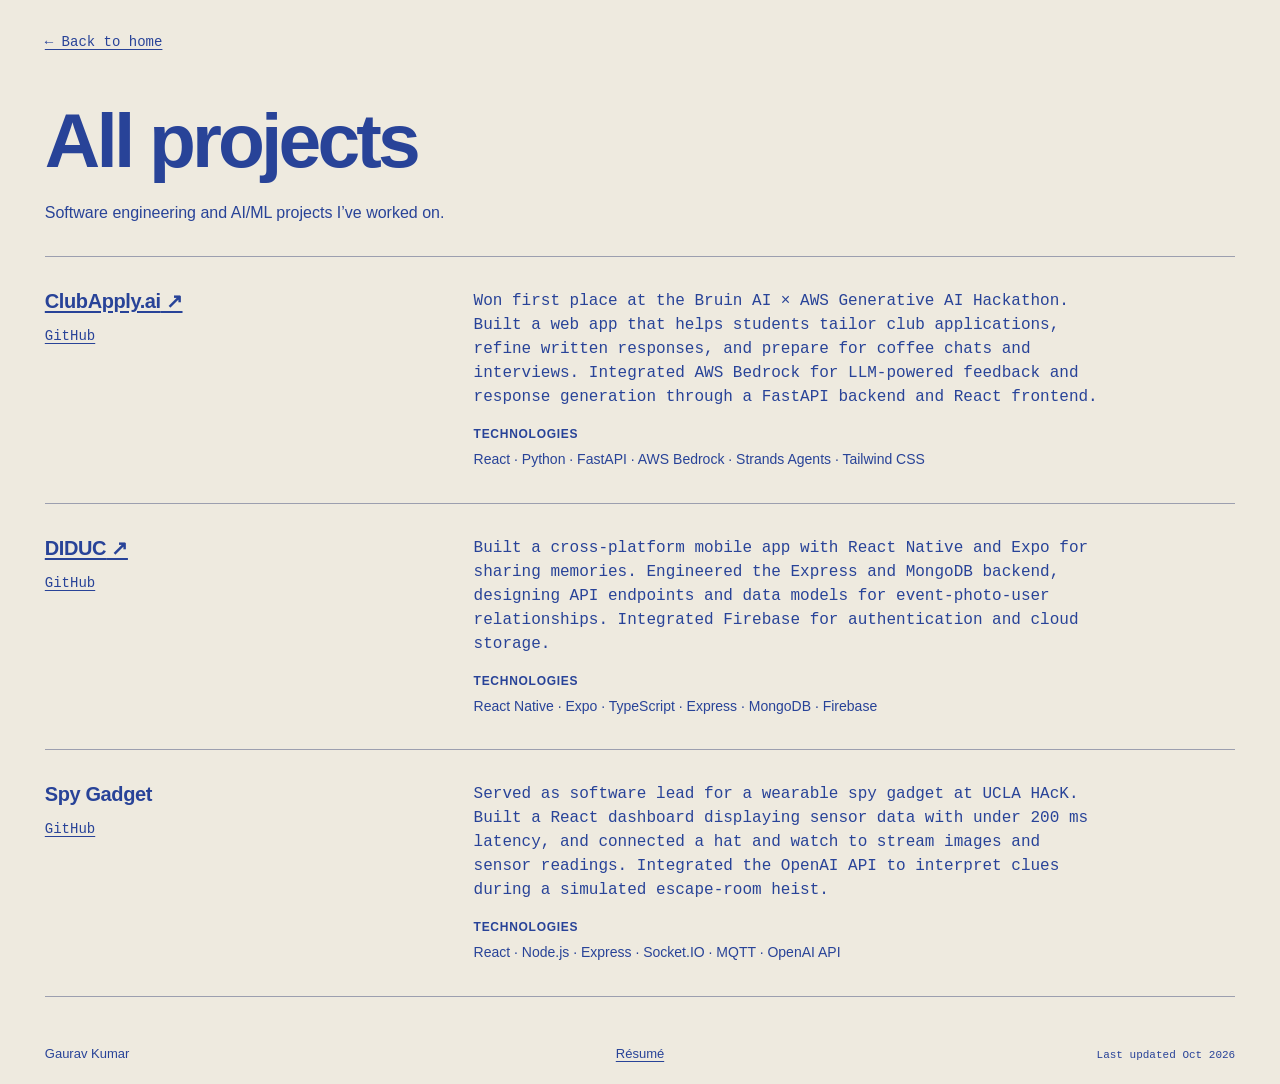
==== projects.html @ fff74dd2 "Publish personal portfolio with responsive layout and SEO" ====
<!doctype html>
<html lang="en">
  <head>
    <meta charset="utf-8">
    <meta name="viewport" content="width=device-width, initial-scale=1">
    <meta name="color-scheme" content="light">
    <title>All Projects — Gaurav Kumar</title>
    <meta name="description" content="Explore Gaurav Kumar’s software engineering and AI/ML projects, including ClubApply.ai, DIDUC, and Spy Gadget.">
    <meta name="author" content="Gaurav Kumar">
    <meta name="theme-color" content="#eeeadf">
    <meta property="og:site_name" content="Gaurav Kumar">
    <meta property="og:locale" content="en_US">
    <meta name="twitter:card" content="summary">
    <link rel="canonical" href="https://gaurav12058.github.io/projects.html">
    <meta property="og:url" content="https://gaurav12058.github.io/projects.html">
    <meta property="og:image" content="https://gaurav12058.github.io/assets/images/gaurav-kumar.jpeg">
    <meta property="og:image:width" content="179">
    <meta property="og:image:height" content="215">
    <meta property="og:image:alt" content="Gaurav Kumar">
    <meta name="twitter:image" content="https://gaurav12058.github.io/assets/images/gaurav-kumar.jpeg">
    <meta name="twitter:image:alt" content="Gaurav Kumar">
    <meta property="og:type" content="website">
    <meta property="og:title" content="All Projects — Gaurav Kumar">
    <meta property="og:description" content="Software engineering and AI/ML projects by Gaurav Kumar.">
    <link rel="stylesheet" href="./css/styles.css?v=20261025-centered-resume">
    <script src="./js/main.js?v=20261025-updated" defer></script>
  </head>
  <body class="projects-page">
    <a class="skip-link" href="#main">Skip to content</a>
    <div class="page">
      <nav class="project-navigation" aria-label="Main navigation">
        <a href="./">← Back to home</a>
      </nav>
      <main id="main" tabindex="-1">
        <header class="project-page-heading">
          <h1>All projects</h1>
          <p>Software engineering and AI/ML projects I’ve worked on.</p>
        </header>
        <!-- ALL PROJECTS: Add future projects here by duplicating one <li>.
             Link the title to a demo when available; always include a separate
             GitHub link and update the technologies list. The homepage keeps
             a separate, short featured selection. -->
        <ul class="project-catalog" aria-label="All projects">
          <li class="catalog-entry">
            <div class="catalog-identity">
              <h2><a href="https://clubapply.vercel.app/">ClubApply.ai<span aria-hidden="true"> ↗</span><span class="sr-only"> — live demo</span></a></h2>
              <a class="project-source" href="https://github.com/aarnav-11/AWS-x-Bruin-AI">GitHub<span class="sr-only"> — ClubApply.ai source code</span></a>
            </div>
            <div>
              <p>Won first place at the Bruin AI × AWS Generative AI Hackathon. Built a web app that helps students tailor club applications, refine written responses, and prepare for coffee chats and interviews. Integrated AWS Bedrock for LLM-powered feedback and response generation through a FastAPI backend and React frontend.</p>
              <p class="project-technologies"><span class="technology-label">Technologies</span> React · Python · FastAPI · AWS Bedrock · Strands Agents · Tailwind CSS</p>
            </div>
          </li>
          <li class="catalog-entry">
            <div class="catalog-identity">
              <h2><a href="https://drive.google.com/file/d/15IhLEBYs7qYQHo11dUej7_eyMwqHtcB0/view?usp=sharing">DIDUC<span aria-hidden="true"> ↗</span><span class="sr-only"> — demo</span></a></h2>
              <a class="project-source" href="https://github.com/harrymyers/DIDUC">GitHub<span class="sr-only"> — DIDUC source code</span></a>
            </div>
            <div>
              <p>Built a cross-platform mobile app with React Native and Expo for sharing memories. Engineered the Express and MongoDB backend, designing API endpoints and data models for event-photo-user relationships. Integrated Firebase for authentication and cloud storage.</p>
              <p class="project-technologies"><span class="technology-label">Technologies</span> React Native · Expo · TypeScript · Express · MongoDB · Firebase</p>
            </div>
          </li>
          <li class="catalog-entry">
            <div class="catalog-identity">
              <h2>Spy Gadget</h2>
              <a class="project-source" href="https://github.com/Gaurav12058/UCLA_HAcK_2025">GitHub<span class="sr-only"> — Spy Gadget source code</span></a>
            </div>
            <div>
              <p>Served as software lead for a wearable spy gadget at UCLA HAcK. Built a React dashboard displaying sensor data with under 200 ms latency, and connected a hat and watch to stream images and sensor readings. Integrated the OpenAI API to interpret clues during a simulated escape-room heist.</p>
              <p class="project-technologies"><span class="technology-label">Technologies</span> React · Node.js · Express · Socket.IO · MQTT · OpenAI API</p>
            </div>
          </li>
        </ul>
      </main>
      <footer class="site-footer">
        <p>Gaurav Kumar</p>
        <a class="resume-button" href="./assets/resume/resume.pdf" download="Gaurav_Kumar_Resume.pdf">Résumé<span class="sr-only"> (PDF; downloads and also opens in a new tab)</span></a>
        <p class="last-updated"><span class="updated-label">Last updated </span><time datetime="2026-10">Oct 2026</time></p>
      </footer>
    </div>
  </body>
</html>
---- css/styles.css ----
:root {
  color-scheme: light;
  --background: #eeeadf;
  --text: #284398;
  --accent: #284398;
  --contact: #bd3935;
  --divider: #9c9faf;
  --mono: "SFMono-Regular", Consolas, "Liberation Mono", monospace;
  font-family: Arial, Helvetica, sans-serif;
  font-size: 16px;
  line-height: 1.45;
  color: var(--text);
  background: var(--background);
}
* { box-sizing: border-box; }
body { margin: 0; }
[hidden] { display: none !important; }
h1, h2, h3, p { margin: 0; }
a { color: inherit; text-underline-offset: 3px; }
a:hover { text-decoration-thickness: 2px; }
:focus-visible { outline: 2px solid currentColor; outline-offset: 5px; }
::selection { background: var(--text); color: var(--background); }
.page { width: 100%; min-height: 100svh; margin-inline: auto; padding: 32px 3.5vw 20px; display: flex; flex-direction: column; }
#main { min-width: 0; }
h1 { font-size: clamp(40px, 5vw, 56px); line-height: 1.05; letter-spacing: -.05em; font-weight: 750; }
h2 { font-size: 1.125rem; line-height: 1.25; letter-spacing: -.02em; }
h3 { font-size: 1rem; line-height: 1.3; }
.experience-list, .project-list, .contact-links { list-style: none; padding: 0; margin: 0; }
.home-page .page { max-width: none; padding: 24px clamp(24px, 4vw, 80px) 20px; }
.intro { display: grid; grid-template-columns: minmax(0, 1fr) clamp(128px, 11vw, 160px); align-items: center; gap: 32px; padding-bottom: 18px; }
.portrait { display: block; width: 100%; height: auto; border-radius: 6px; }
.headline { margin-top: 8px; font-size: 1.0625rem; font-weight: 600; }
.bio { max-width: 80ch; margin-top: 8px; font-size: .875rem; }
.content-section { padding-block: 18px; border-top: 1px solid var(--divider); }
.section-heading { margin-bottom: 14px; }
.experience-list { display: grid; gap: 14px; }
.experience-entry { display: grid; grid-template-columns: minmax(0, 1fr) auto; column-gap: 24px; row-gap: 6px; }
.entry-date { font-family: var(--mono); font-size: .6875rem; padding-top: 3px; }
.entry-date time { white-space: nowrap; }
.entry-role { font-size: .75rem; margin-top: 3px; }
.entry-description { font-size: .875rem; line-height: 1.45; }
.experience-entry > .entry-description { grid-column: 1 / -1; }
.project-list { display: grid; gap: 12px; }
.project-entry { display: grid; grid-template-columns: clamp(160px, 22vw, 300px) minmax(0, 1fr); gap: 24px; }
.project-entry + .project-entry { border-top: 1px solid color-mix(in srgb, var(--divider) 50%, transparent); padding-top: 12px; }
.project-stack { font-family: var(--mono); font-size: .6875rem; line-height: 1.5; margin-top: 5px; }
.all-projects { display: inline-block; margin-top: 14px; font-size: .8125rem; }
.site-footer { display: grid; grid-template-columns: 1fr auto 1fr; align-items: end; gap: 24px; border-top: 1px solid var(--divider); margin-top: 32px; padding-top: 48px; font-size: .8125rem; flex: 1; }
.home-page .site-footer { margin-top: 20px; padding-top: 18px; align-items: center; flex: 0; }
.home-page .site-footer .resume-button { grid-column: 2; }
.contact-links { display: flex; flex-wrap: wrap; gap: 16px; color: var(--contact); }
.contact-links a { display: inline-flex; align-items: center; gap: 6px; text-decoration: none; min-height: 24px; }
.contact-links a:hover { text-decoration: underline; }
.contact-links svg { width: 14px; height: 14px; flex-shrink: 0; }
.last-updated { font-family: var(--mono); font-size: .6875rem; justify-self: end; text-align: right; }
.projects-page .page { max-width: 1440px; }
.project-navigation { margin-bottom: 48px; font-family: var(--mono); font-size: .875rem; }
.project-page-heading { padding-bottom: 32px; }
.project-page-heading h1 { font-size: clamp(48px, 6vw, 88px); line-height: 1.05; }
.project-page-heading p { margin-top: 20px; max-width: 60ch; }
.project-catalog { list-style: none; padding: 0; margin: 0; }
.catalog-entry { display: grid; grid-template-columns: minmax(0, 1fr) minmax(0, 2fr); gap: 48px; padding-block: 32px; border-top: 1px solid var(--divider); }
.catalog-entry h2 { font-size: 1.25rem; }
.catalog-entry p { max-width: 65ch; font-family: var(--mono); line-height: 1.5; }
.project-source { display: inline-block; margin-top: 12px; font-family: var(--mono); font-size: .875rem; }
.catalog-entry .project-technologies { margin-top: 16px; font-family: Arial, Helvetica, sans-serif; font-size: .875rem; line-height: 1.6; }
.technology-label { display: block; margin-bottom: 4px; font-size: .75rem; font-weight: 700; letter-spacing: .06em; text-transform: uppercase; }
.projects-page .site-footer { margin-top: 0; }
.skip-link { position: fixed; z-index: 10; top: 12px; left: 12px; padding: 12px 16px; background: var(--background); border: 1px solid; transform: translateY(-200%); }
.skip-link:focus { transform: translateY(0); }
.sr-only { position: absolute; width: 1px; height: 1px; padding: 0; margin: -1px; overflow: hidden; clip-path: inset(50%); white-space: nowrap; border: 0; }
@media (prefers-reduced-motion: no-preference) {
  .reveal-ready { transition: opacity 250ms ease-out, transform 250ms ease-out; }
  .reveal-pending { opacity: 0; transform: translateY(6px); }
}
@media (prefers-reduced-motion: reduce) {
  .reveal-ready { transition: none; }
  .reveal-pending { opacity: 1; transform: none; }
}
/* Short laptop windows use tighter spacing, without scaling or clipping text. */
@media (min-width: 1024px) and (max-height: 850px) {
  .home-page .page { padding-block: 16px; }
  .home-page h1 { font-size: 48px; }
  .intro { grid-template-columns: minmax(0, 1fr) 136px; padding-bottom: 12px; }
  .content-section { padding-block: 12px; }
  .section-heading { margin-bottom: 10px; }
  .experience-list { gap: 10px; }
  .experience-entry { row-gap: 4px; }
  .project-list { gap: 8px; }
  .project-entry + .project-entry { padding-top: 8px; }
  .project-stack { margin-top: 4px; }
  .all-projects { margin-top: 10px; }
  .home-page .site-footer { padding-top: 12px; }
}
@media (max-width: 700px) {
  .home-page .page { padding: 28px 24px 24px; }
  .intro { grid-template-columns: minmax(0, 1fr) 100px; align-items: start; gap: 20px; padding-bottom: 24px; }
  .intro-copy { min-width: 0; }
  .bio { font-size: 1rem; }
  .entry-description { font-size: 1rem; }
  .content-section { padding-block: 24px; }
  .experience-list { gap: 24px; }
  .experience-entry { grid-template-columns: 1fr; gap: 6px; }
  .entry-date { padding-top: 0; font-size: .75rem; }
  .entry-role { font-size: .875rem; }
  .project-entry { grid-template-columns: 1fr; gap: 8px; }
  .project-list { gap: 18px; }
  .project-entry + .project-entry { padding-top: 18px; }
  .project-stack { font-size: .75rem; }
  .site-footer { grid-template-columns: minmax(0, 1fr) auto minmax(0, 1fr); gap: 8px; padding-top: 28px; align-items: center; font-size: .75rem; }
  .site-footer > p, .site-footer > a { white-space: nowrap; }
  .last-updated { justify-self: end; text-align: right; }
  .contact-links { flex-wrap: nowrap; gap: 8px; }
  .contact-links a { min-height: 36px; }
}
@media (max-width: 600px) {
  .project-navigation { margin-bottom: 32px; }
  .catalog-entry { grid-template-columns: 1fr; gap: 12px; padding-block: 24px; }
  .page { padding: 24px 20px 20px; }
  .contact-links { gap: 2px; }
  .contact-links a { width: 32px; min-height: 44px; justify-content: center; }
  .contact-links svg { width: 18px; height: 18px; }
  .contact-label, .updated-label { position: absolute; width: 1px; height: 1px; padding: 0; margin: -1px; overflow: hidden; clip-path: inset(50%); white-space: nowrap; border: 0; }
  .site-footer .resume-button { display: inline-flex; align-items: center; min-height: 44px; }
}
@media (max-width: 380px) {
  .home-page .page { padding-inline: 20px; }
  .intro { grid-template-columns: minmax(0, 1fr) 88px; gap: 16px; }
}

@media (min-width: 1024px) {
  .home-page #main { display: grid; grid-template-columns: repeat(2, minmax(0, 1fr)); column-gap: clamp(40px, 5vw, 80px); }
  .home-page #main > section { min-width: 0; }
  .intro { grid-column: 1 / -1; border-bottom: 1px solid var(--divider); }
  .home-page .content-section { border-top: 0; }
  .section-heading { margin-bottom: 24px; }
  .experience-list { gap: 24px; }
  .experience-entry { row-gap: 10px; }
  .project-list { gap: 20px; }
  .project-entry { grid-template-columns: 1fr; gap: 10px; }
  .project-entry + .project-entry { padding-top: 20px; }
  .project-stack { margin-top: 8px; }
  .all-projects { margin-top: 20px; }
}
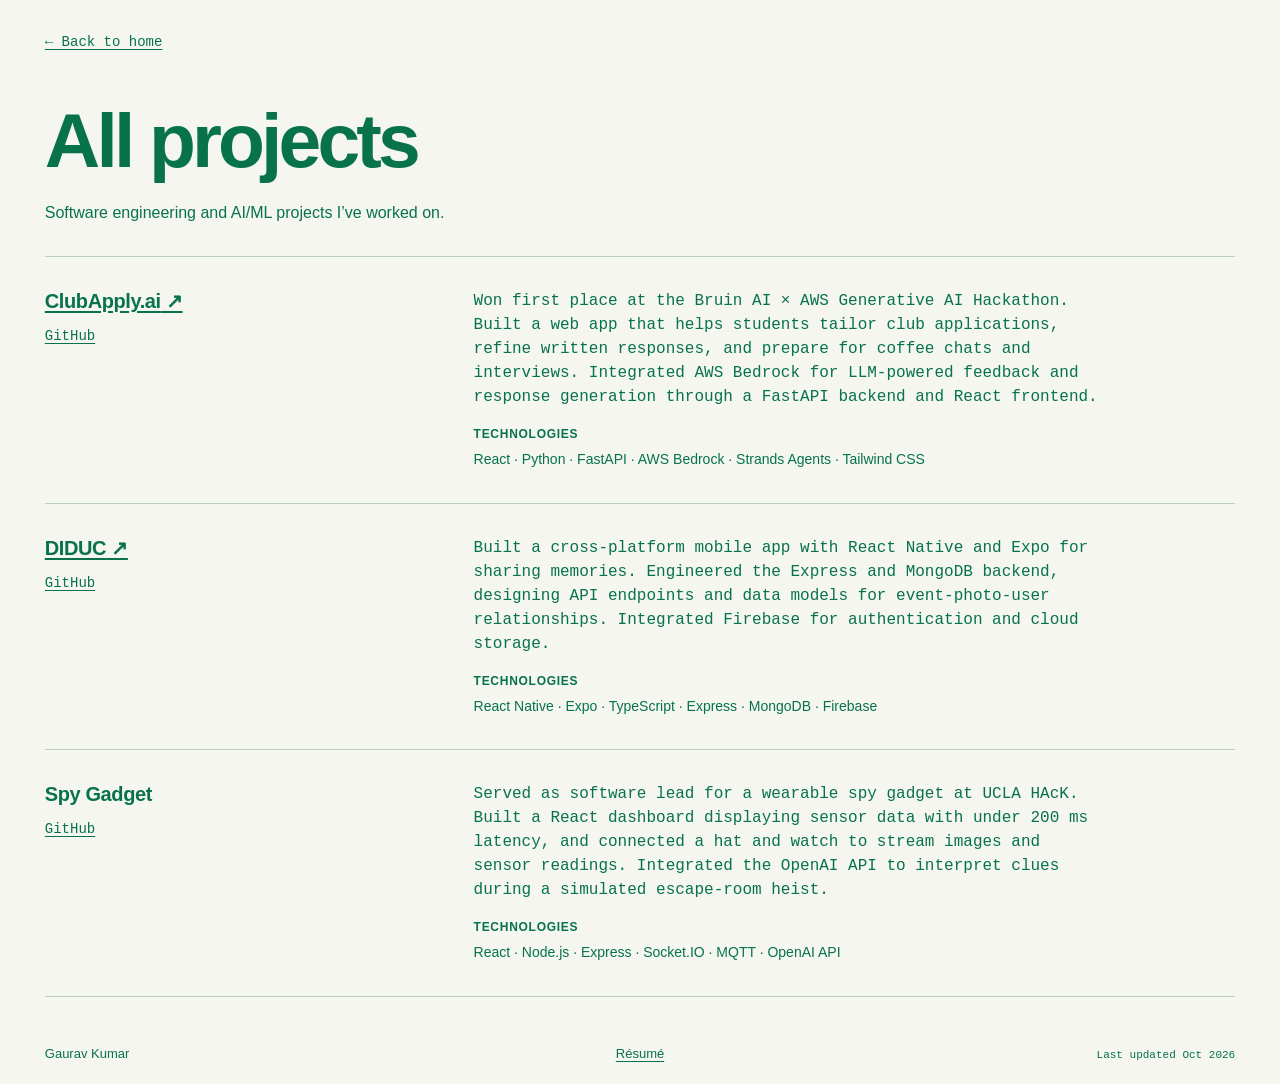
==== commit d5a0eddf: "Apply emerald and ivory palette" ====
--- a/projects.html
+++ b/projects.html
@@ -7,22 +7,22 @@
     <title>All Projects — Gaurav Kumar</title>
     <meta name="description" content="Explore Gaurav Kumar’s software engineering and AI/ML projects, including ClubApply.ai, DIDUC, and Spy Gadget.">
     <meta name="author" content="Gaurav Kumar">
-    <meta name="theme-color" content="#eeeadf">
+    <meta name="theme-color" content="#F4F6EF">
     <meta property="og:site_name" content="Gaurav Kumar">
     <meta property="og:locale" content="en_US">
-    <meta name="twitter:card" content="summary">
-    <link rel="canonical" href="https://gaurav12058.github.io/projects.html">
-    <meta property="og:url" content="https://gaurav12058.github.io/projects.html">
-    <meta property="og:image" content="https://gaurav12058.github.io/assets/images/gaurav-kumar.jpeg">
-    <meta property="og:image:width" content="179">
-    <meta property="og:image:height" content="215">
+    <meta name="twitter:card" content="summary_large_image">
+    <link rel="canonical" href="https://gauravkumar.live/projects.html">
+    <meta property="og:url" content="https://gauravkumar.live/projects.html">
+    <meta property="og:image" content="https://gauravkumar.live/assets/images/gaurav-kumar-preview.jpg">
+    <meta property="og:image:width" content="1200">
+    <meta property="og:image:height" content="630">
     <meta property="og:image:alt" content="Gaurav Kumar">
-    <meta name="twitter:image" content="https://gaurav12058.github.io/assets/images/gaurav-kumar.jpeg">
+    <meta name="twitter:image" content="https://gauravkumar.live/assets/images/gaurav-kumar-preview.jpg">
     <meta name="twitter:image:alt" content="Gaurav Kumar">
     <meta property="og:type" content="website">
     <meta property="og:title" content="All Projects — Gaurav Kumar">
     <meta property="og:description" content="Software engineering and AI/ML projects by Gaurav Kumar.">
-    <link rel="stylesheet" href="./css/styles.css?v=20261025-centered-resume">
+    <link rel="stylesheet" href="./css/styles.css?v=20261025-emerald">
     <script src="./js/main.js?v=20261025-updated" defer></script>
   </head>
   <body class="projects-page">
--- a/css/styles.css
+++ b/css/styles.css
@@ -1,10 +1,10 @@
 :root {
   color-scheme: light;
-  --background: #eeeadf;
-  --text: #284398;
-  --accent: #284398;
-  --contact: #bd3935;
-  --divider: #9c9faf;
+  --background: #F4F6EF;
+  --text: #08724D;
+  --accent: #08724D;
+  --contact: #79502C;
+  --divider: #BDCFC1;
   --mono: "SFMono-Regular", Consolas, "Liberation Mono", monospace;
   font-family: Arial, Helvetica, sans-serif;
   font-size: 16px;
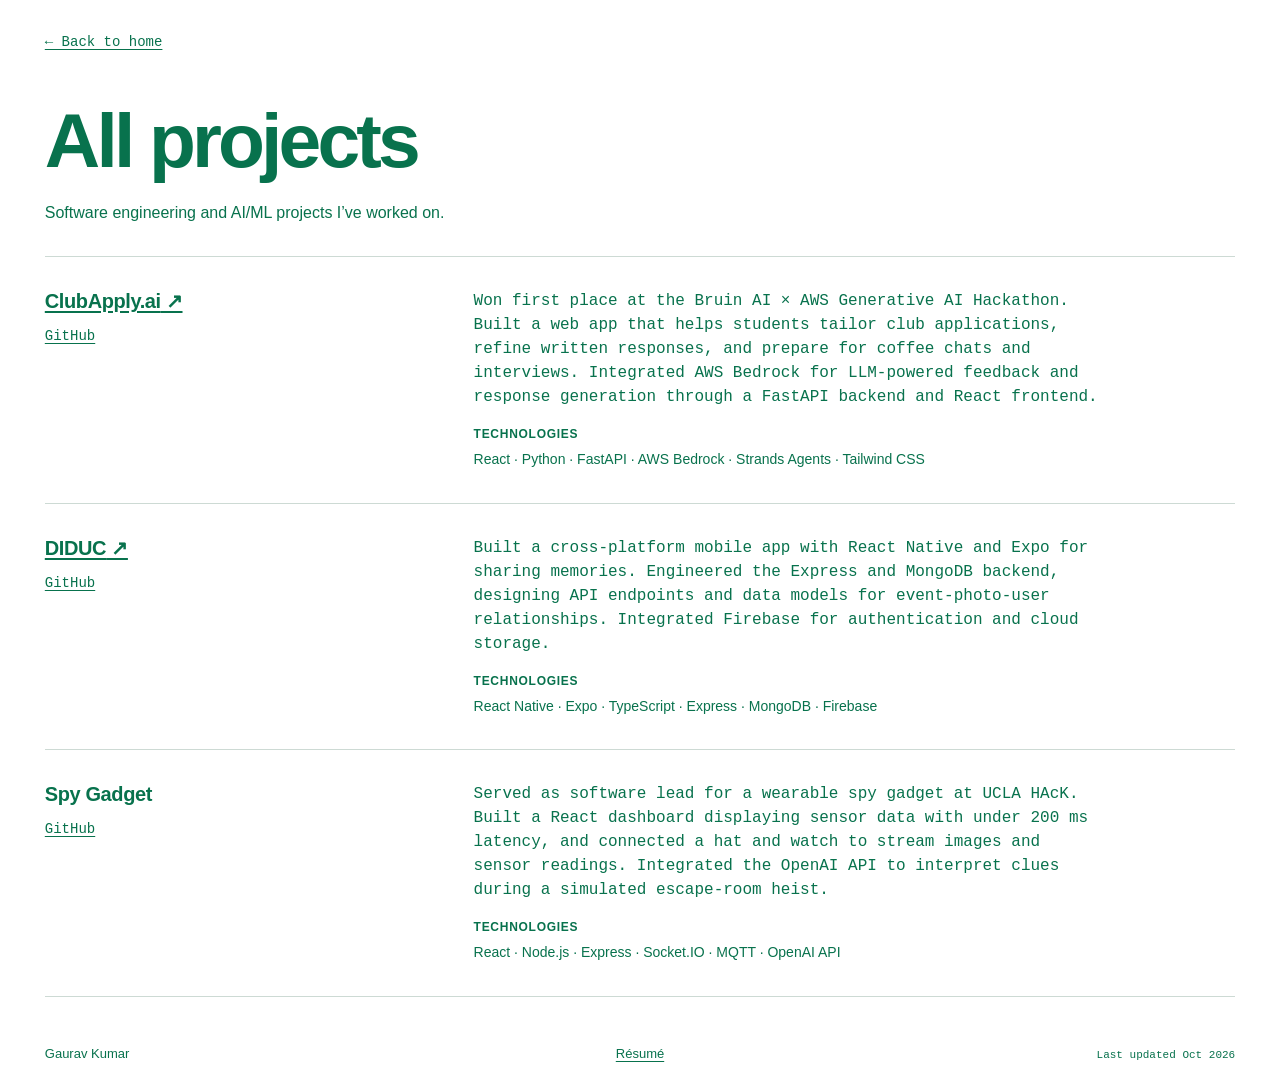
==== commit 74d04ffa: "Use pure white background and refresh portrait and social preview" ====
--- a/projects.html
+++ b/projects.html
@@ -7,22 +7,22 @@
     <title>All Projects — Gaurav Kumar</title>
     <meta name="description" content="Explore Gaurav Kumar’s software engineering and AI/ML projects, including ClubApply.ai, DIDUC, and Spy Gadget.">
     <meta name="author" content="Gaurav Kumar">
-    <meta name="theme-color" content="#F4F6EF">
+    <meta name="theme-color" content="#FFFFFF">
     <meta property="og:site_name" content="Gaurav Kumar">
     <meta property="og:locale" content="en_US">
     <meta name="twitter:card" content="summary_large_image">
     <link rel="canonical" href="https://gauravkumar.live/projects.html">
     <meta property="og:url" content="https://gauravkumar.live/projects.html">
-    <meta property="og:image" content="https://gauravkumar.live/assets/images/gaurav-kumar-preview.jpg">
+    <meta property="og:image" content="https://gauravkumar.live/assets/images/gaurav-kumar-preview-white.jpg">
     <meta property="og:image:width" content="1200">
     <meta property="og:image:height" content="630">
     <meta property="og:image:alt" content="Gaurav Kumar">
-    <meta name="twitter:image" content="https://gauravkumar.live/assets/images/gaurav-kumar-preview.jpg">
+    <meta name="twitter:image" content="https://gauravkumar.live/assets/images/gaurav-kumar-preview-white.jpg">
     <meta name="twitter:image:alt" content="Gaurav Kumar">
     <meta property="og:type" content="website">
     <meta property="og:title" content="All Projects — Gaurav Kumar">
     <meta property="og:description" content="Software engineering and AI/ML projects by Gaurav Kumar.">
-    <link rel="stylesheet" href="./css/styles.css?v=20261025-emerald">
+    <link rel="stylesheet" href="./css/styles.css?v=20261025-white">
     <script src="./js/main.js?v=20261025-updated" defer></script>
   </head>
   <body class="projects-page">
--- a/css/styles.css
+++ b/css/styles.css
@@ -1,10 +1,10 @@
 :root {
   color-scheme: light;
-  --background: #F4F6EF;
+  --background: #FFFFFF;
   --text: #08724D;
   --accent: #08724D;
   --contact: #79502C;
-  --divider: #BDCFC1;
+  --divider: #CDDAD4;
   --mono: "SFMono-Regular", Consolas, "Liberation Mono", monospace;
   font-family: Arial, Helvetica, sans-serif;
   font-size: 16px;
